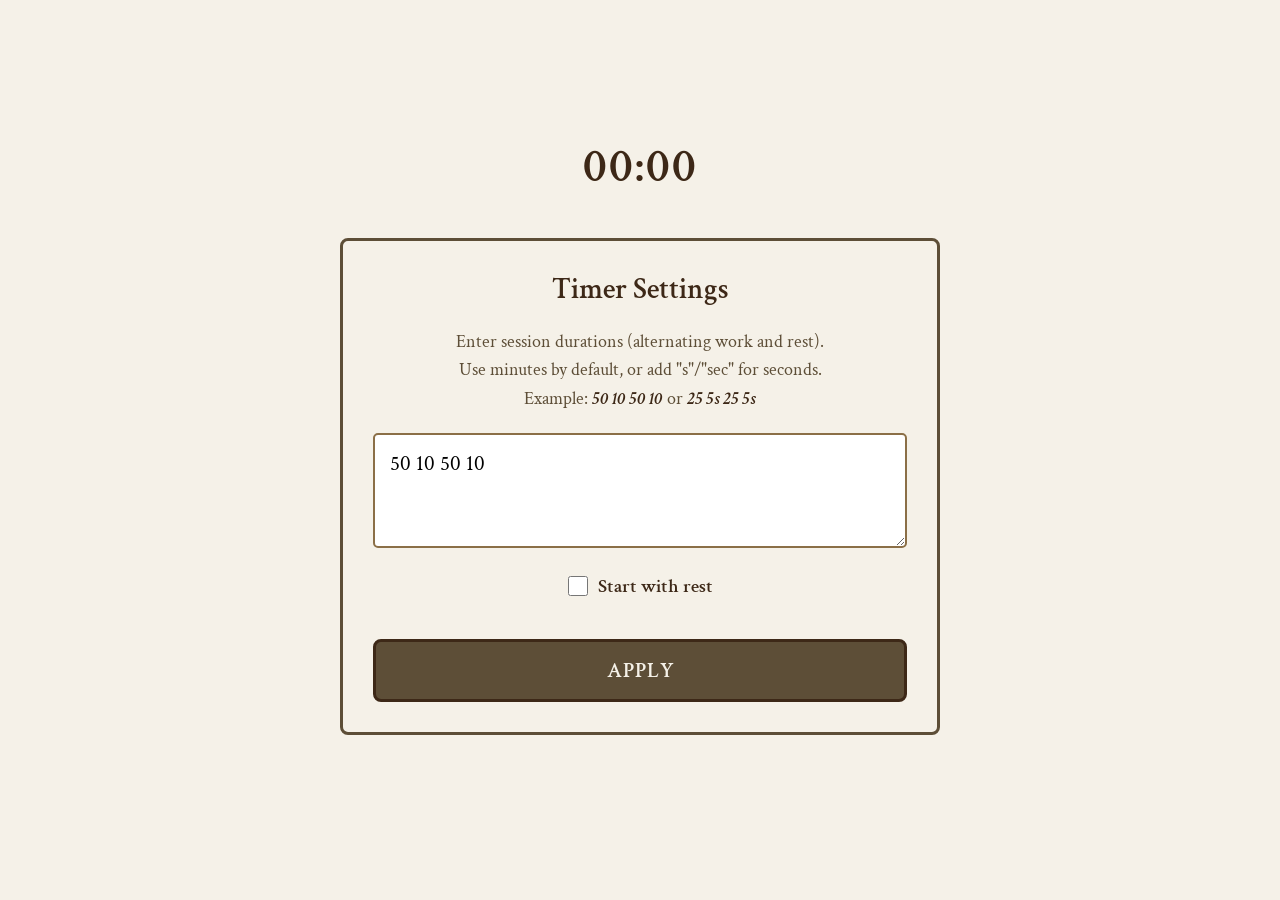
==== pomodoro.html @ 38de3dba "init" ====
<!DOCTYPE html>
<html lang="en">
<head>
    <meta charset="UTF-8">
    <meta name="viewport" content="width=device-width, initial-scale=1.0">
    <title>Pomodoro Timer</title>
    <link href="https://fonts.googleapis.com/css2?family=Crimson+Text:wght@400;600&display=swap" rel="stylesheet">
    <style>
        * {
            margin: 0;
            padding: 0;
            box-sizing: border-box;
        }

        body {
            font-family: 'Crimson Text', serif;
            background: #f5f1e8;
            min-height: 100vh;
            display: flex;
            justify-content: center;
            align-items: center;
            padding: 40px 20px;
            position: relative;
            transition: background-color 1s ease-in-out;
        }

        body.rest-mode {
            background: #76c9e9e0;
        }

        .container {
            max-width: 600px;
            width: 100%;
        }

        h1 {
            text-align: center;
            color: #3d2817;
            font-size: 3rem;
            margin-bottom: 40px;
            font-weight: 600;
            letter-spacing: 2px;
            font-variant-numeric: tabular-nums;
        }

        .timer-blocks {
            display: flex;
            flex-direction: column;
            gap: 0px;
            margin-bottom: 40px;
            padding-left: 25px;
        }

        .timer-block {
            position: relative;
            background: #d4c5a980;
            border-radius: 3px;
            transition: all 0.3s ease;
            height: 60px;
            width: 100%;
            display: flex;
            align-items: center;
        }

        .timer-block.rest {
            height: 30px;
        }

        .timer-block.work:not(.first-work) {
            margin-top: 10px;
        }

        .block-fill {
            position: absolute;
            top: 0;
            left: 0;
            height: 100%;
            transition: width 0.5s ease;
            border-radius: 3px;
        }

        .timer-block.rest .block-fill {
            display: none;
        }

        .timer-block.work .block-fill {
            background: linear-gradient(90deg, #91dc78 0%, #7ec268 100%);
        }

        .timer-block.rest .block-fill {
            background: linear-gradient(90deg, #89bbcb 0%, #83c0b5 100%);
        }

        .block-content {
            position: relative;
            display: flex;
            justify-content: space-between;
            align-items: center;
            width: 100%;
            padding: 0 30px;
            z-index: 1;
        }

        .block-label {
            font-size: 20px;
            color: #3d2817;
            font-weight: 600;
        }

        .block-time {
            font-size: 21px;
            color: #3d2817;
            font-weight: 600;
            font-variant-numeric: tabular-nums;
        }

        .controls {
            display: flex;
            justify-content: center;
            gap: 20px;
            flex-wrap: wrap;
        }

        button {
            font-family: 'Crimson Text', serif;
            font-size: 1.3rem;
            font-weight: 600;
            padding: 15px 50px;
            background: #5d4e37;
            color: #f5f1e8;
            border: 3px solid #3d2817;
            border-radius: 8px;
            cursor: pointer;
            transition: all 0.3s ease;
            letter-spacing: 1px;
        }

        #resetBtn {
            background: #7a5c3e;
        }

        button:hover {
            background: #6d5e47;
            transform: translateY(-2px);
            box-shadow: 0 4px 8px rgba(0,0,0,0.2);
        }

        #resetBtn:hover {
            background: #8a6c4e;
        }

        button:active {
            transform: translateY(0);
        }

        button:disabled {
            opacity: 0.6;
            cursor: not-allowed;
        }

        button:disabled:hover {
            transform: none;
            box-shadow: none;
        }

        .timer-block.completed {
            opacity: 0.5;
        }

        .active-dot {
            position: absolute;
            left: -15px;
            width: 8px;
            height: 8px;
            background: #5d4e37;
            border-radius: 50%;
            display: none;
        }

        .timer-block.active .active-dot {
            display: block;
        }

        .settings-panel {
            background: #f5f1e8;
            border: 3px solid #5d4e37;
            border-radius: 8px;
            padding: 30px;
            margin-bottom: 30px;
        }

        .settings-panel.hidden {
            display: none;
        }

        .settings-title {
            font-size: 1.8rem;
            color: #3d2817;
            font-weight: 600;
            margin-bottom: 20px;
            text-align: center;
        }

        .settings-description {
            font-size: 1.1rem;
            color: #5d4e37;
            margin-bottom: 20px;
            text-align: center;
            line-height: 1.6;
        }

        .settings-description em {
            font-style: italic;
            color: #3d2817;
            font-weight: 600;
        }

        .sessions-input {
            font-family: 'Crimson Text', serif;
            font-size: 1.3rem;
            padding: 15px;
            background: #fff;
            border: 2px solid #8b6f47;
            border-radius: 5px;
            width: 100%;
            resize: vertical;
            margin-bottom: 20px;
        }

        .sessions-input:focus {
            outline: none;
            border-color: #5d4e37;
        }

        .apply-settings-btn {
            width: 100%;
            margin-top: 20px;
        }

        .checkbox-container {
            display: flex;
            align-items: center;
            justify-content: center;
            gap: 10px;
            margin-bottom: 20px;
        }

        .checkbox-container input[type="checkbox"] {
            width: 20px;
            height: 20px;
            cursor: pointer;
        }

        .checkbox-container label {
            font-size: 1.2rem;
            color: #3d2817;
            font-weight: 600;
            cursor: pointer;
        }

        .timer-section.hidden {
            display: none;
        }
    </style>
</head>
<body>
    <div class="container">
        <h1 id="currentTime">00:00</h1>
        
        <div class="settings-panel" id="settingsPanel">
            <div class="settings-title">Timer Settings</div>
            
            <div class="settings-description">
                Enter session durations (alternating work and rest).<br>
                Use minutes by default, or add "s"/"sec" for seconds.<br>
                Example: <em>50 10 50 10</em> or <em>25 5s 25 5s</em>
            </div>
            
            <textarea class="sessions-input" id="sessionsInput" rows="3" placeholder="50 10 50 10">50 10 50 10</textarea>

            <div class="checkbox-container">
                <input type="checkbox" id="startWithRestCheckbox">
                <label for="startWithRestCheckbox">Start with rest</label>
            </div>

            <button class="apply-settings-btn" id="applySettingsBtn">APPLY</button>
        </div>

        <div class="timer-section hidden" id="timerSection">
            <div class="timer-blocks" id="timerBlocks">
            </div>

            <div class="controls">
                <button id="startStopBtn">START</button>
                <button id="resetBtn">RESET</button>
            </div>
        </div>
    </div>

    <script>
        const settingsPanel = document.getElementById('settingsPanel');
        const timerSection = document.getElementById('timerSection');
        const timerBlocks = document.getElementById('timerBlocks');
        const applySettingsBtn = document.getElementById('applySettingsBtn');
        const startStopBtn = document.getElementById('startStopBtn');
        const resetBtn = document.getElementById('resetBtn');
        const currentTime = document.getElementById('currentTime');
        
        let isRunning = false;
        let currentBlockIndex = 0;
        let interval = null;
        let timeRemaining = [];
        let blocks = [];
        let maxDuration = 0;
        let wakeLock = null;

        // Request wake lock to prevent screen from going blank
        async function requestWakeLock() {
            try {
                wakeLock = await navigator.wakeLock.request('screen');
                console.log('Wake Lock activated');
                
                wakeLock.addEventListener('release', () => {
                    console.log('Wake Lock released');
                });
            } catch (err) {
                console.error(`${err.name}, ${err.message}`);
            }
        }

        // Release wake lock
        function releaseWakeLock() {
            if (wakeLock !== null) {
                wakeLock.release();
                wakeLock = null;
            }
        }

        // Reacquire wake lock if page becomes visible again
        document.addEventListener('visibilitychange', () => {
            if (document.visibilityState === 'visible' && isRunning) {
                requestWakeLock();
            }
        });

        function generateTimerBlocks() {
            const sessionsInput = document.getElementById('sessionsInput').value;
            const tokens = sessionsInput.trim().split(/\s+/);
            
            // Parse durations - support minutes (default), seconds (20s or 20sec)
            const durations = tokens.map(token => {
                if (token.endsWith('sec')) {
                    const num = parseInt(token.slice(0, -3));
                    return !isNaN(num) && num > 0 ? num : null;
                } else if (token.endsWith('s')) {
                    const num = parseInt(token.slice(0, -1));
                    return !isNaN(num) && num > 0 ? num : null;
                } else {
                    const num = parseInt(token);
                    return !isNaN(num) && num > 0 ? num * 60 : null; // Convert minutes to seconds
                }
            }).filter(d => d !== null);

            if (durations.length === 0) {
                alert('Please enter at least one duration');
                return false;
            }

            // Find max duration for proportional sizing
            maxDuration = Math.max(...durations);

            // Clear existing blocks
            timerBlocks.innerHTML = '';
            blocks = [];
            timeRemaining = [];

            // Check if starting with rest
            const startWithRest = document.getElementById('startWithRestCheckbox').checked;

            // Track if we've seen the first work block
            let firstWorkSeen = false;

            // Create blocks alternating between work and rest
            durations.forEach((duration, index) => {
                const type = startWithRest
                    ? (index % 2 === 0 ? 'rest' : 'work')
                    : (index % 2 === 0 ? 'work' : 'rest');
                const typeCount = startWithRest
                    ? (type === 'work' ? Math.floor((index + 1) / 2) + 1 : Math.floor(index / 2) + 1)
                    : (Math.floor(index / 2) + 1);
                const isFirstWork = type === 'work' && !firstWorkSeen;
                if (type === 'work') firstWorkSeen = true;
                createBlock(type, typeCount, duration, index, isFirstWork);
            });

            blocks = document.querySelectorAll('.timer-block');
            return true;
        }

        function createBlock(type, number, duration, index, isFirstWork = false) {
            const block = document.createElement('div');
            block.className = `timer-block ${type}${isFirstWork ? ' first-work' : ''}`;
            block.dataset.index = index;
            block.dataset.duration = duration;

            const label = type === 'work' 
                ? `Work (${number})`
                : `Rest`;

            // Calculate proportional width
            const proportionalWidth = (duration / maxDuration) * 100;

            block.innerHTML = `
                <span class="active-dot"></span>
                <div class="block-fill" style="width: ${proportionalWidth}%;"></div>
                <div class="block-content">
                    <span class="block-label">${label}</span>
                    <span class="block-time">${formatTime(duration)}</span>
                </div>
            `;

            timerBlocks.appendChild(block);
            timeRemaining[index] = duration;
        }

        function formatTime(seconds) {
            const mins = Math.floor(seconds / 60);
            const secs = seconds % 60;
            return `${mins.toString().padStart(2, '0')}:${secs.toString().padStart(2, '0')}`;
        }

        function updateBlockDisplay(index) {
            const block = blocks[index];
            const timeDisplay = block.querySelector('.block-time');
            const fill = block.querySelector('.block-fill');
            const duration = parseInt(block.dataset.duration);
            const remaining = timeRemaining[index];
            
            timeDisplay.textContent = formatTime(remaining);
            
            // Update main current time display
            currentTime.textContent = formatTime(remaining);
            
            // Calculate width proportional to maxDuration
            const proportionalWidth = (remaining / maxDuration) * 100;
            fill.style.width = proportionalWidth + '%';
        }

        function updateRestMode() {
            if (currentBlockIndex < blocks.length) {
                const currentBlock = blocks[currentBlockIndex];
                if (currentBlock.classList.contains('rest')) {
                    document.body.classList.add('rest-mode');
                } else {
                    document.body.classList.remove('rest-mode');
                }
            } else {
                document.body.classList.remove('rest-mode');
            }
        }

        function tick() {
            if (currentBlockIndex >= blocks.length) {
                isRunning = false;
                if (interval) {
                    clearInterval(interval);
                    interval = null;
                }
                startStopBtn.textContent = 'COMPLETED';
                startStopBtn.disabled = true;
                currentTime.textContent = '00:00';
                document.body.classList.remove('rest-mode');
                releaseWakeLock();
                return;
            }

            const currentBlock = blocks[currentBlockIndex];
            
            // Decrease time
            if (timeRemaining[currentBlockIndex] > 0) {
                timeRemaining[currentBlockIndex]--;
                updateBlockDisplay(currentBlockIndex);
            } else {
                // Current block finished
                currentBlock.classList.remove('active');
                currentBlock.classList.add('completed');
                currentBlockIndex++;
                
                if (currentBlockIndex < blocks.length) {
                    blocks[currentBlockIndex].classList.add('active');
                    currentTime.textContent = formatTime(timeRemaining[currentBlockIndex]);
                    updateRestMode();
                } else {
                    isRunning = false;
                    if (interval) {
                        clearInterval(interval);
                        interval = null;
                    }
                    startStopBtn.textContent = 'COMPLETED';
                    startStopBtn.disabled = true;
                    currentTime.textContent = '00:00';
                    document.body.classList.remove('rest-mode');
                    releaseWakeLock();
                }
            }
        }

        function startTimer() {
            if (!isRunning) {
                isRunning = true;
                startStopBtn.textContent = 'PAUSE';
                blocks[currentBlockIndex].classList.add('active');
                updateRestMode();
                requestWakeLock();
                interval = setInterval(tick, 1000);
            }
        }

        function stopTimer() {
            isRunning = false;
            startStopBtn.textContent = 'RESUME';
            if (interval) {
                clearInterval(interval);
                interval = null;
            }
            blocks.forEach(block => block.classList.remove('active'));
            document.body.classList.remove('rest-mode');
            releaseWakeLock();
        }

        function resetTimer() {
            stopTimer();
            settingsPanel.classList.remove('hidden');
            timerSection.classList.add('hidden');
            currentBlockIndex = 0;
            startStopBtn.disabled = false;
            currentTime.textContent = '00:00';
            document.body.classList.remove('rest-mode');
            releaseWakeLock();
        }

        applySettingsBtn.addEventListener('click', () => {
            if (generateTimerBlocks()) {
                settingsPanel.classList.add('hidden');
                timerSection.classList.remove('hidden');
                currentBlockIndex = 0;
                isRunning = false;
                startStopBtn.textContent = 'START';
                startStopBtn.disabled = false;
                // Initialize current time display
                if (timeRemaining.length > 0) {
                    currentTime.textContent = formatTime(timeRemaining[0]);
                }
            }
        });

        startStopBtn.addEventListener('click', () => {
            if (isRunning) {
                stopTimer();
            } else {
                startTimer();
            }
        });

        resetBtn.addEventListener('click', resetTimer);
    </script>
</body>
</html>
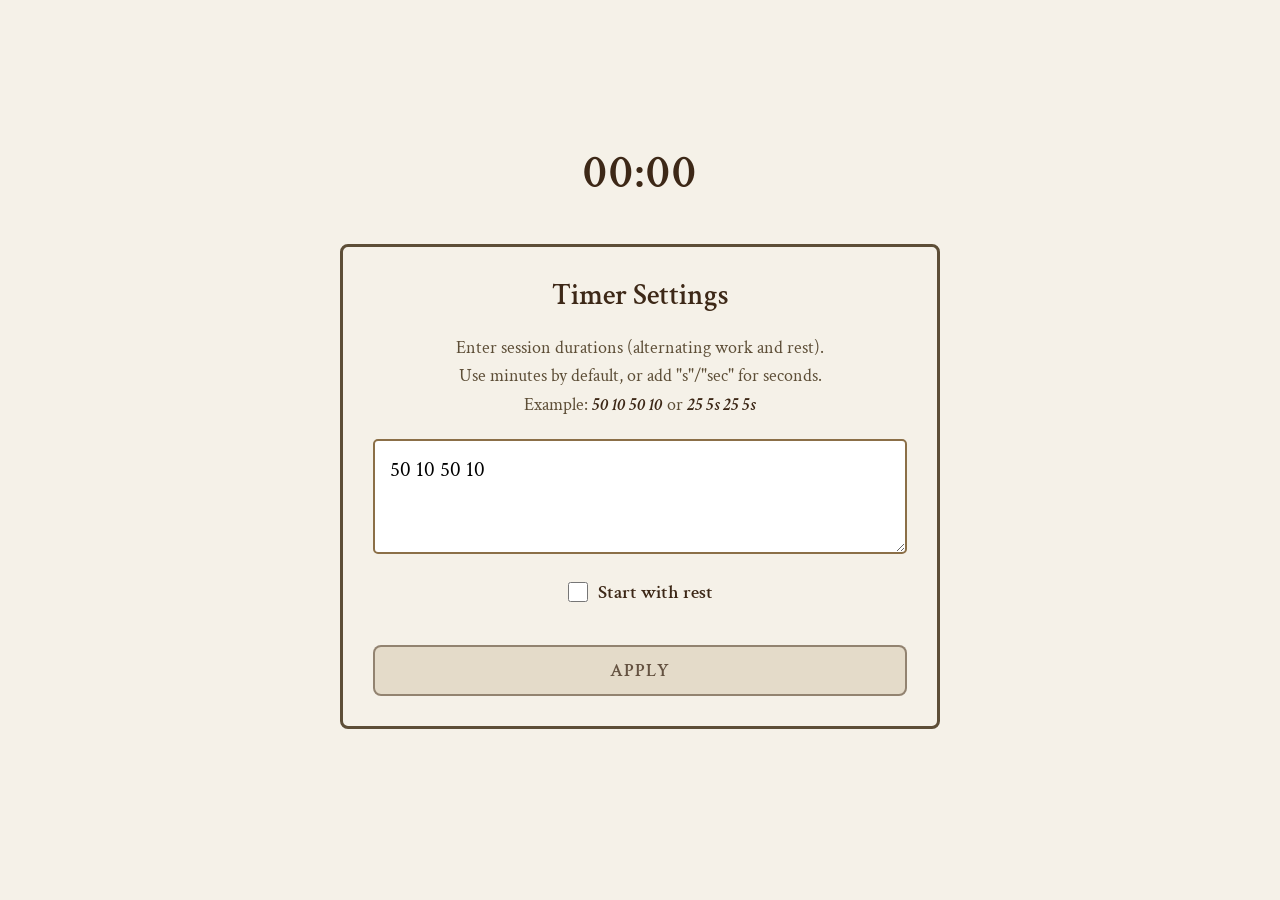
==== commit d4f1768e: "perfect" ====
--- a/pomodoro.html
+++ b/pomodoro.html
@@ -48,7 +48,6 @@
             flex-direction: column;
             gap: 0px;
             margin-bottom: 40px;
-            padding-left: 25px;
         }
 
         .timer-block {
@@ -123,30 +122,22 @@
 
         button {
             font-family: 'Crimson Text', serif;
-            font-size: 1.3rem;
-            font-weight: 600;
-            padding: 15px 50px;
-            background: #5d4e37;
-            color: #f5f1e8;
-            border: 3px solid #3d2817;
+            font-size: 1.1rem;
+            font-weight: 600;
+            padding: 12px 35px;
+            background: #d4c5a980;
+            color: #3d2817c4;
+            border: 2px solid #3d28177d;
             border-radius: 8px;
             cursor: pointer;
             transition: all 0.3s ease;
             letter-spacing: 1px;
         }
 
-        #resetBtn {
-            background: #7a5c3e;
-        }
-
         button:hover {
-            background: #6d5e47;
+            background: #d4c5a9;
             transform: translateY(-2px);
             box-shadow: 0 4px 8px rgba(0,0,0,0.2);
-        }
-
-        #resetBtn:hover {
-            background: #8a6c4e;
         }
 
         button:active {
@@ -169,12 +160,13 @@
 
         .active-dot {
             position: absolute;
-            left: -15px;
+            left: 11px;
             width: 8px;
             height: 8px;
             background: #5d4e37;
             border-radius: 50%;
             display: none;
+            z-index: 1000;
         }
 
         .timer-block.active .active-dot {
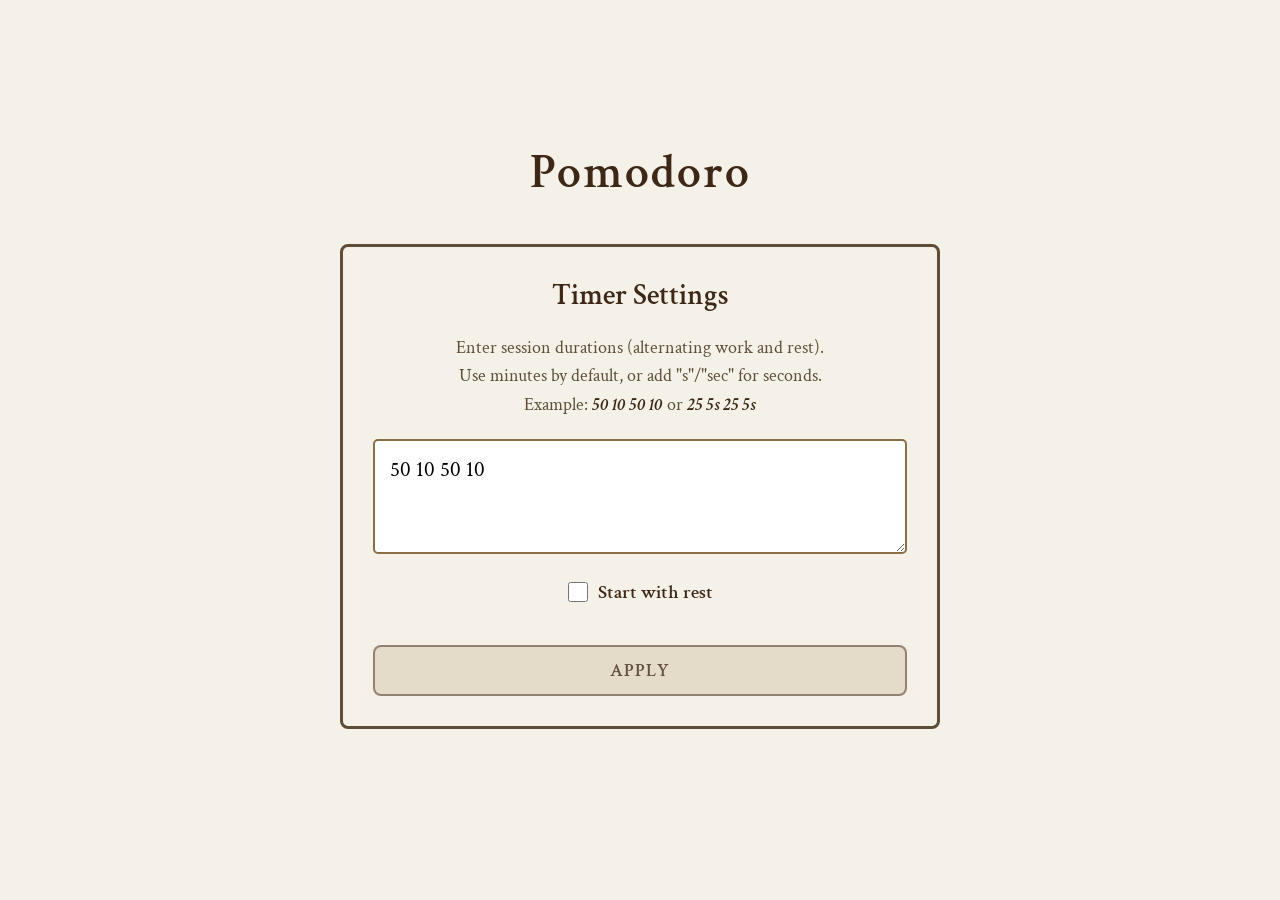
==== commit 43f9577e: "some more" ====
--- a/pomodoro.html
+++ b/pomodoro.html
@@ -3,7 +3,14 @@
 <head>
     <meta charset="UTF-8">
     <meta name="viewport" content="width=device-width, initial-scale=1.0">
+    <meta name="theme-color" content="#f5f1e8">
+    <meta name="description" content="A simple and elegant pomodoro timer">
+    <meta name="mobile-web-app-capable" content="yes">
+    <meta name="apple-mobile-web-app-capable" content="yes">
+    <meta name="apple-mobile-web-app-status-bar-style" content="default">
+    <meta name="apple-mobile-web-app-title" content="Pomodoro">
     <title>Pomodoro Timer</title>
+    <link rel="manifest" href="/manifest.json">
     <link href="https://fonts.googleapis.com/css2?family=Crimson+Text:wght@400;600&display=swap" rel="stylesheet">
     <style>
         * {
@@ -257,8 +264,12 @@
 </head>
 <body>
     <div class="container">
-        <h1 id="currentTime">00:00</h1>
-        
+        <h1 id="currentTime">Pomodoro</h1>
+
+        <audio id="shimmerSound" preload="auto">
+            <source src="shimmer.mp3" type="audio/mpeg">
+        </audio>
+
         <div class="settings-panel" id="settingsPanel">
             <div class="settings-title">Timer Settings</div>
             
@@ -297,7 +308,8 @@
         const startStopBtn = document.getElementById('startStopBtn');
         const resetBtn = document.getElementById('resetBtn');
         const currentTime = document.getElementById('currentTime');
-        
+        const shimmerSound = document.getElementById('shimmerSound');
+
         let isRunning = false;
         let currentBlockIndex = 0;
         let interval = null;
@@ -460,7 +472,7 @@
                 }
                 startStopBtn.textContent = 'COMPLETED';
                 startStopBtn.disabled = true;
-                currentTime.textContent = '00:00';
+                currentTime.textContent = 'Pomodoro';
                 document.body.classList.remove('rest-mode');
                 releaseWakeLock();
                 return;
@@ -474,10 +486,19 @@
                 updateBlockDisplay(currentBlockIndex);
             } else {
                 // Current block finished
+                const wasWork = currentBlock.classList.contains('work');
+                const wasRest = currentBlock.classList.contains('rest');
+
                 currentBlock.classList.remove('active');
                 currentBlock.classList.add('completed');
                 currentBlockIndex++;
-                
+
+                // Play sound when work or rest ends
+                if (wasWork || wasRest) {
+                    shimmerSound.currentTime = 0;
+                    shimmerSound.play().catch(e => console.log('Sound play failed:', e));
+                }
+
                 if (currentBlockIndex < blocks.length) {
                     blocks[currentBlockIndex].classList.add('active');
                     currentTime.textContent = formatTime(timeRemaining[currentBlockIndex]);
@@ -490,7 +511,7 @@
                     }
                     startStopBtn.textContent = 'COMPLETED';
                     startStopBtn.disabled = true;
-                    currentTime.textContent = '00:00';
+                    currentTime.textContent = 'Pomodoro';
                     document.body.classList.remove('rest-mode');
                     releaseWakeLock();
                 }
@@ -504,6 +525,13 @@
                 blocks[currentBlockIndex].classList.add('active');
                 updateRestMode();
                 requestWakeLock();
+
+                // Play sound when starting the first interval
+                if (currentBlockIndex === 0) {
+                    shimmerSound.currentTime = 0;
+                    shimmerSound.play().catch(e => console.log('Sound play failed:', e));
+                }
+
                 interval = setInterval(tick, 1000);
             }
         }
@@ -526,12 +554,15 @@
             timerSection.classList.add('hidden');
             currentBlockIndex = 0;
             startStopBtn.disabled = false;
-            currentTime.textContent = '00:00';
+            currentTime.textContent = 'Pomodoro';
             document.body.classList.remove('rest-mode');
             releaseWakeLock();
         }
 
         applySettingsBtn.addEventListener('click', () => {
+            // Initialize audio on user interaction to avoid autoplay restrictions
+            shimmerSound.load();
+
             if (generateTimerBlocks()) {
                 settingsPanel.classList.add('hidden');
                 timerSection.classList.remove('hidden');
@@ -555,6 +586,19 @@
         });
 
         resetBtn.addEventListener('click', resetTimer);
+
+        // Register service worker for PWA
+        if ('serviceWorker' in navigator) {
+            window.addEventListener('load', () => {
+                navigator.serviceWorker.register('/sw.js')
+                    .then(registration => {
+                        console.log('Service Worker registered successfully:', registration.scope);
+                    })
+                    .catch(error => {
+                        console.log('Service Worker registration failed:', error);
+                    });
+            });
+        }
     </script>
 </body>
 </html>
